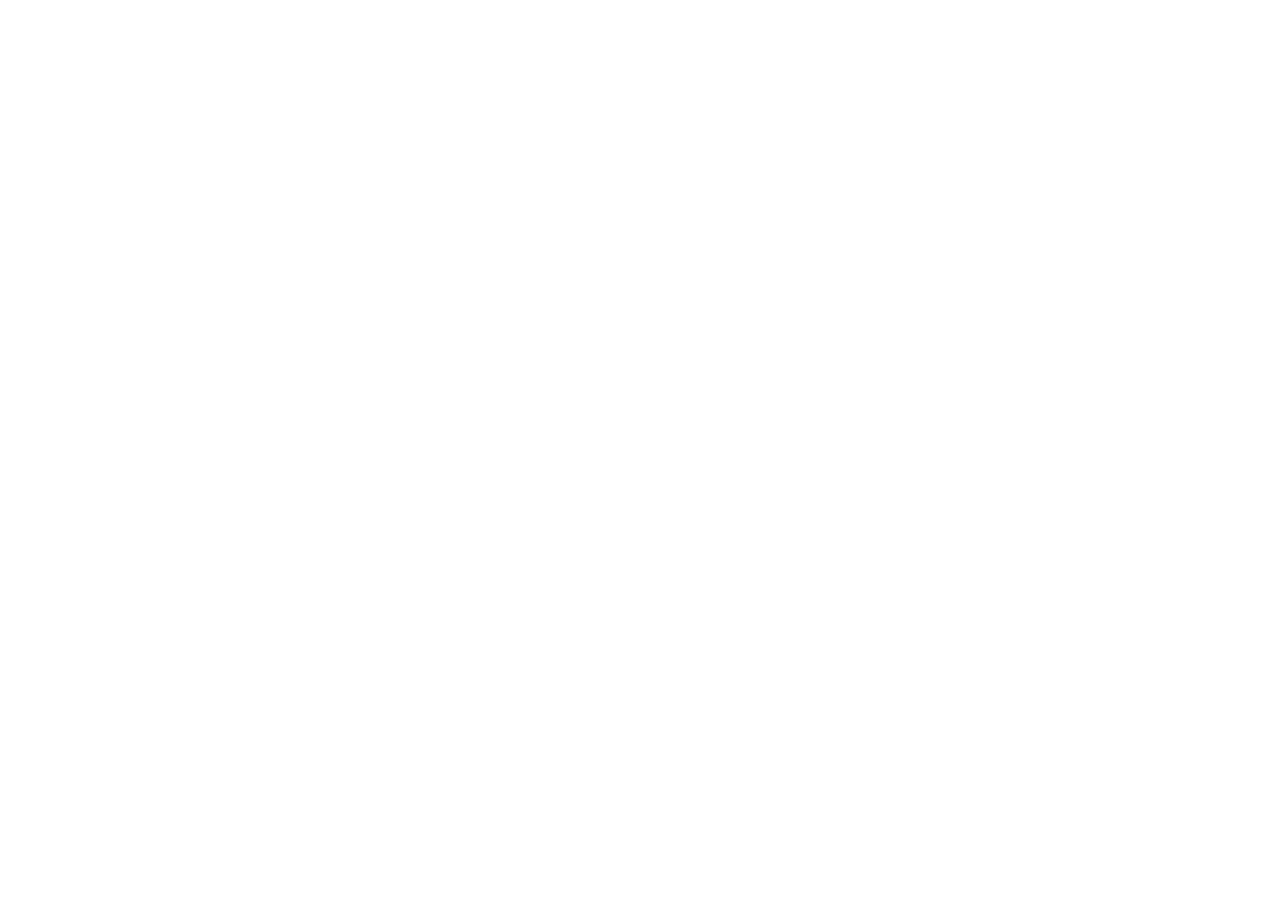
==== index.html @ 66a06144 "Created index page" ====
<!DOCTYPE html>
<html lang="en">
<head>
    <meta charset="UTF-8">
    <meta name="viewport" content="width=device-width, initial-scale=1.0">
    <title>Document</title>
</head>
<body>
    
</body>
</html>
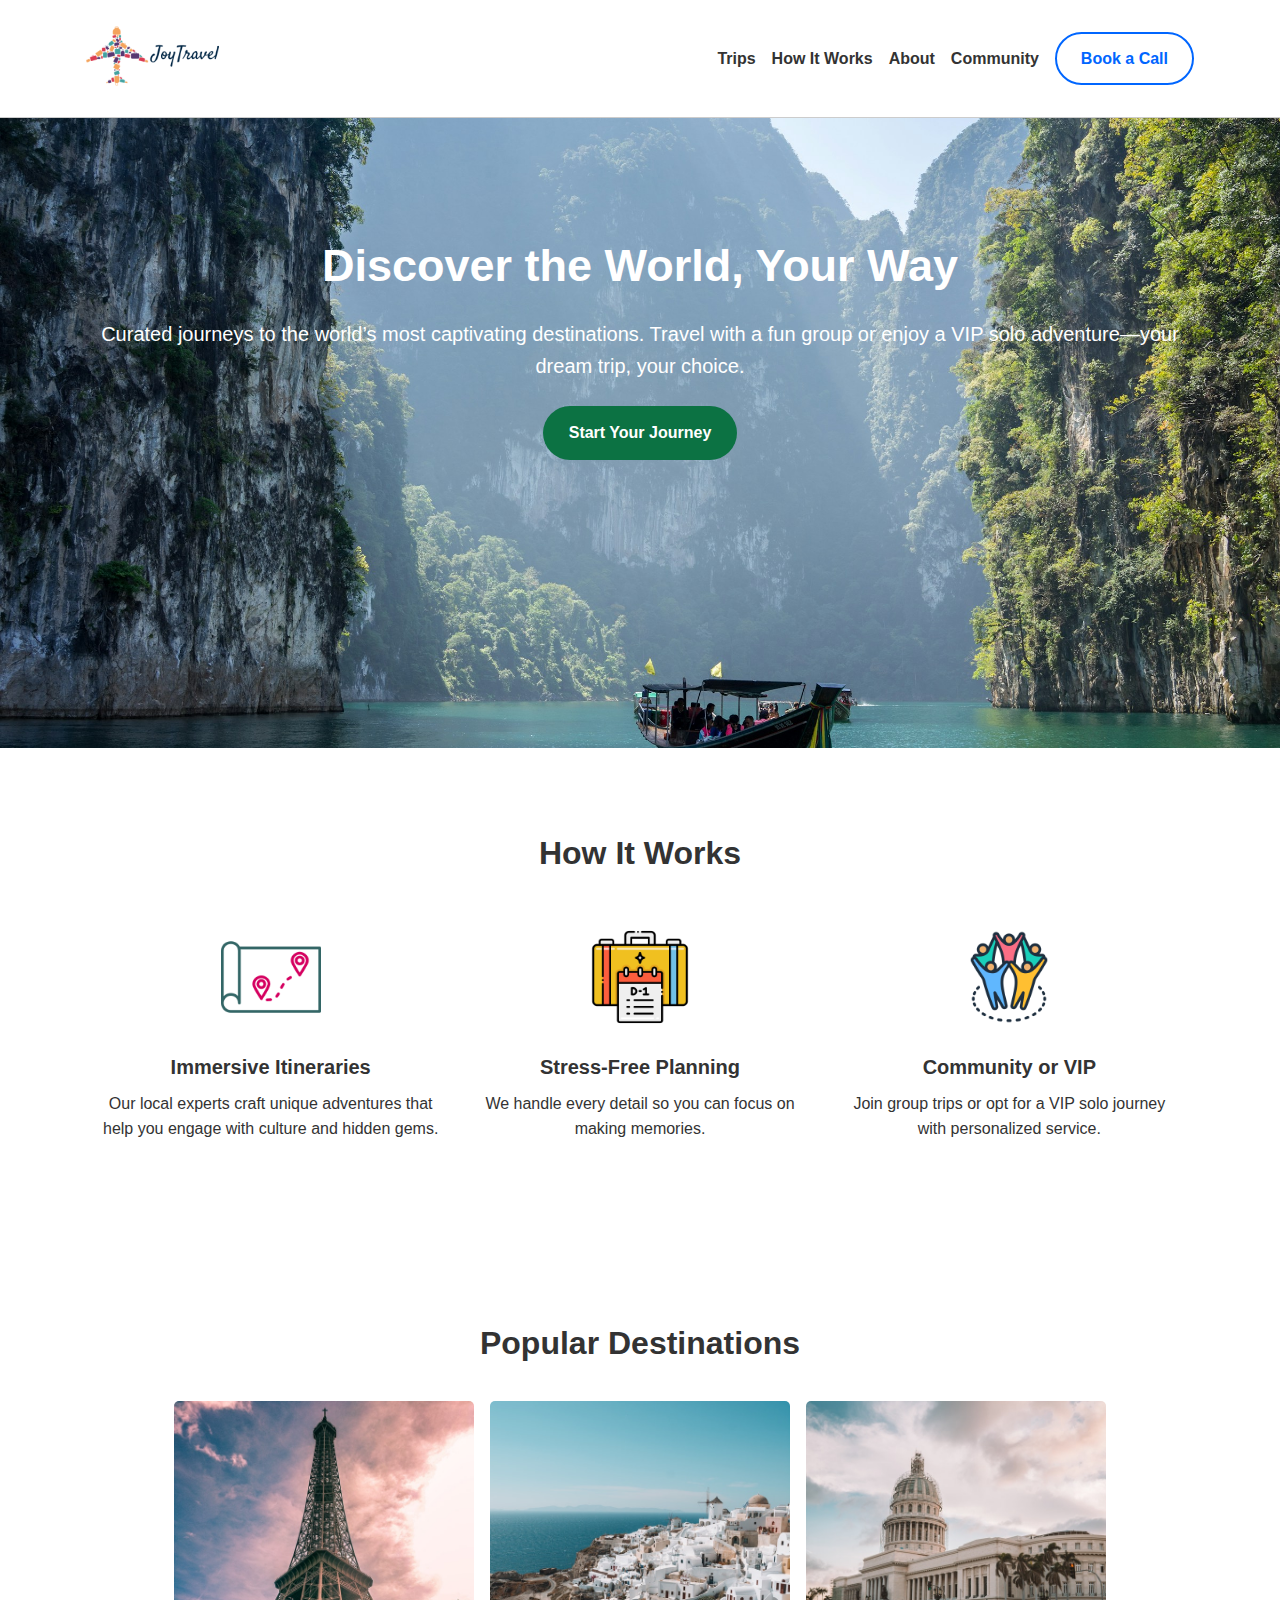
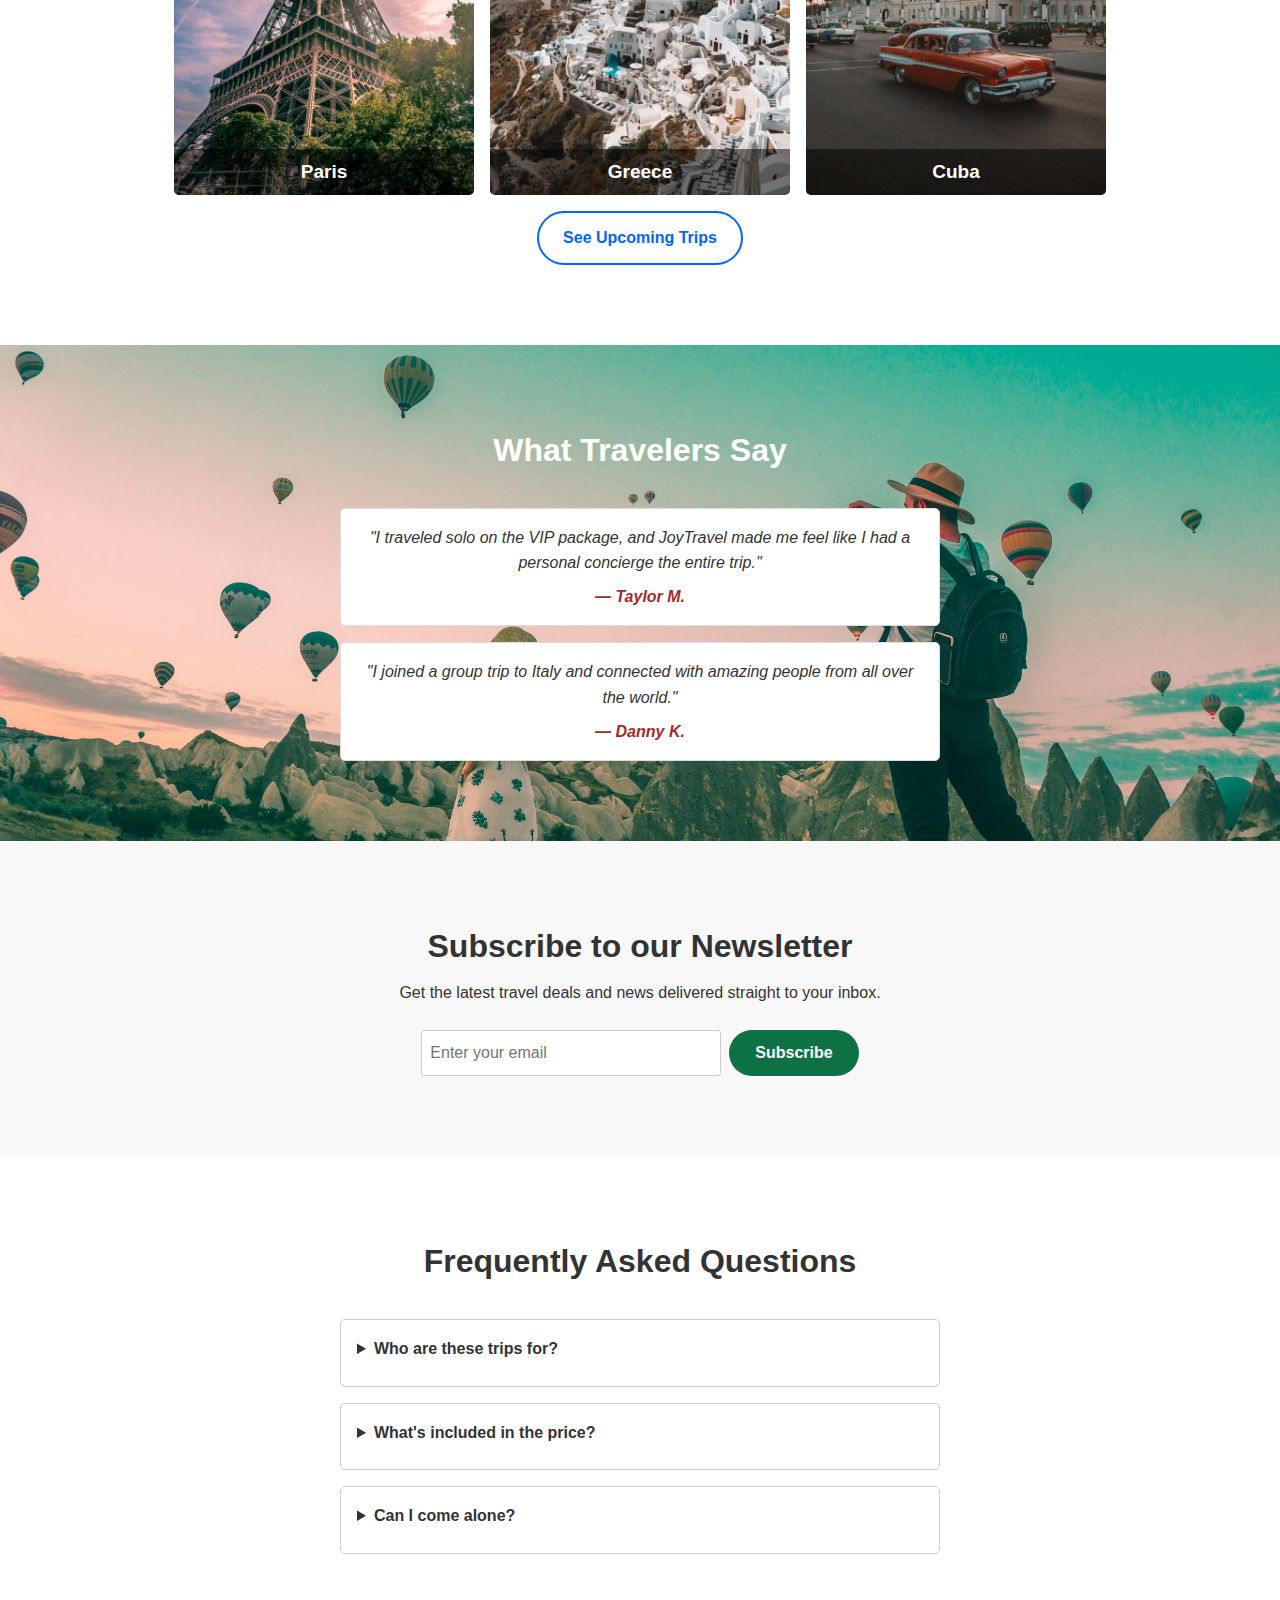
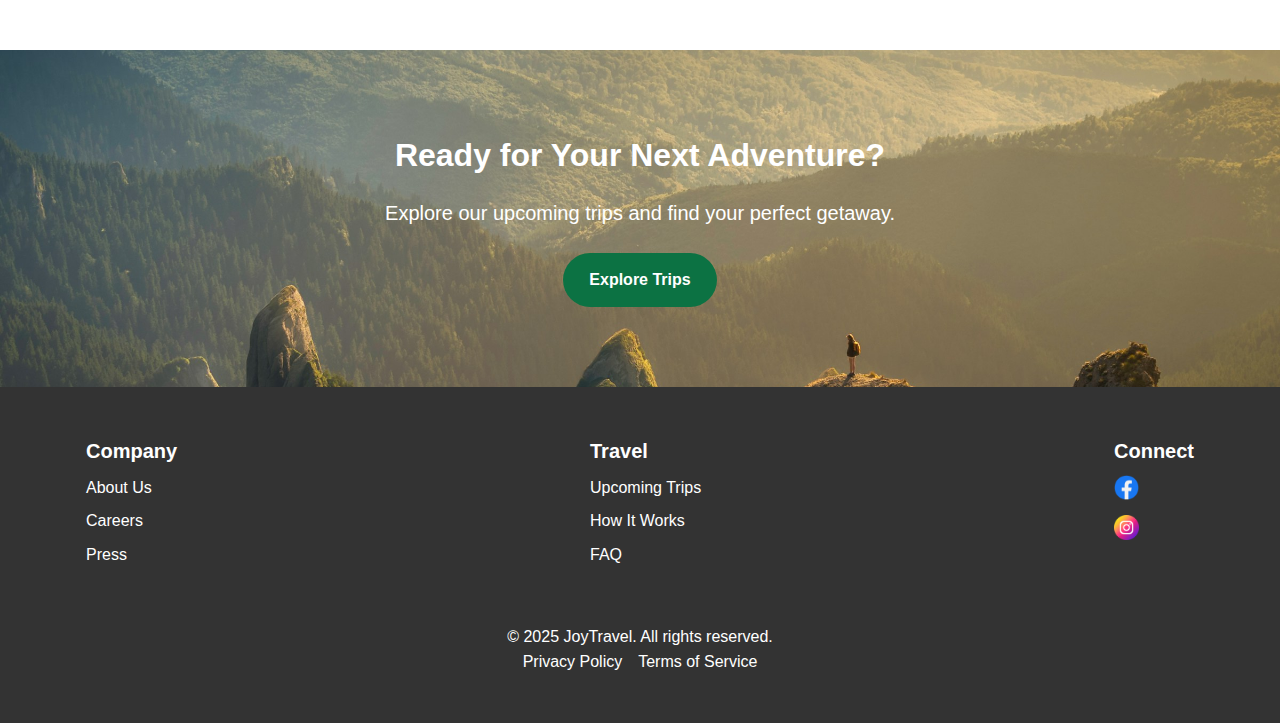
==== commit 04973f75: "Completed" ====
--- a/index.html
+++ b/index.html
@@ -1,11 +1,216 @@
+<!-- Ken Salo 
+665383733 -->
 <!DOCTYPE html>
 <html lang="en">
 <head>
-    <meta charset="UTF-8">
-    <meta name="viewport" content="width=device-width, initial-scale=1.0">
-    <title>Document</title>
+  <meta charset="UTF-8" />
+  <meta name="viewport" content="width=device-width, initial-scale=1.0" />
+  <title>JoyTravel</title>
+  <link rel="stylesheet" href="css/style.css">
 </head>
 <body>
-    
+  <!-- Header Block -->
+  <header class="header fade-in-up">
+    <div class="header__container container">
+      <a href="#" class="header__logo"><img src="/img/logo.png" height="80" alt="logo"></a>
+      <button class="header__menu-toggle" aria-label="Toggle menu">&#9776;</button>
+      <nav class="header__nav">
+        <ul class="header__nav-list">
+          <li class="header__nav-item"><a href="#" class="header__nav-link">Trips</a></li>
+          <li class="header__nav-item"><a href="#" class="header__nav-link">How It Works</a></li>
+          <li class="header__nav-item"><a href="#" class="header__nav-link">About</a></li>
+          <li class="header__nav-item"><a href="#" class="header__nav-link">Community</a></li>
+          <li class="header__nav-item">
+            <a href="#" class="header__nav-link header__nav-link--button btn btn--secondary">Book a Call</a>
+          </li>
+        </ul>
+      </nav>
+    </div>
+  </header>
+
+  <!-- Hero Block -->
+  <section class="hero fade-in-up">
+    <div class="hero__container container">
+      <h2 class="hero__headline">Discover the World, Your Way</h2>
+      <p class="hero__tagline">
+        Curated journeys to the world’s most captivating destinations. Travel with a fun group or enjoy a VIP solo adventure—your dream trip, your choice.
+      </p>
+      <a href="#" class="hero__cta btn btn--primary">Start Your Journey</a>
+    </div>
+  </section>
+
+  <!-- How It Works Block -->
+  <section class="how-it-works fade-in-up">
+    <div class="how-it-works__container container">
+      <h2 class="how-it-works__title">How It Works</h2>
+      <div class="how-it-works__steps">
+        <div class="how-it-works__step">
+          <img src="img/location.png" width="100" alt="Location" class="how-it-works__icon" />
+          <h3 class="how-it-works__step-title">Immersive Itineraries</h3>
+          <p class="how-it-works__step-text">
+            Our local experts craft unique adventures that help you engage with culture and hidden gems.
+          </p>
+        </div>
+        <div class="how-it-works__step">
+          <img src="img/itinerary.png" width="100" alt="Planning" class="how-it-works__icon" />
+          <h3 class="how-it-works__step-title">Stress-Free Planning</h3>
+          <p class="how-it-works__step-text">
+            We handle every detail so you can focus on making memories.
+          </p>
+        </div>
+        <div class="how-it-works__step">
+          <img src="img/community.png" width="100" alt="Community" class="how-it-works__icon" />
+          <h3 class="how-it-works__step-title">Community or VIP</h3>
+          <p class="how-it-works__step-text">
+            Join group trips or opt for a VIP solo journey with personalized service.
+          </p>
+        </div>
+      </div>
+    </div>
+  </section>
+
+  <!-- Destinations Block -->
+  <section class="destinations fade-in-up">
+    <div class="destinations__container container">
+      <h2 class="destinations__title">Popular Destinations</h2>
+      <div class="destinations__grid">
+        <a href="#" class="destinations__card">
+          <img src="img/popular-1.jpg" alt="Paris" class="destinations__card-image" />
+          <div class="destinations__card-overlay">
+            <h3 class="destinations__card-title">Paris</h3>
+          </div>
+        </a>
+        <a href="#" class="destinations__card">
+          <img src="img/popular-3.jpg" alt="Greece" class="destinations__card-image" />
+          <div class="destinations__card-overlay">
+            <h3 class="destinations__card-title">Greece</h3>
+          </div>
+        </a>
+        <a href="#" class="destinations__card">
+          <img src="img/popular-7.jpg" alt="Cuba" class="destinations__card-image" />
+          <div class="destinations__card-overlay">
+            <h3 class="destinations__card-title">Cuba</h3>
+          </div>
+        </a>
+      </div>
+      <a href="#" class="destinations__view-all btn btn--secondary">See Upcoming Trips</a>
+    </div>
+  </section>
+
+  <!-- Testimonials Block -->
+  <section class="testimonials fade-in-up">
+    <div class="testimonials__container container">
+      <h2 class="testimonials__title">What Travelers Say</h2>
+      <div class="testimonials__list">
+        <div class="testimonials__item">
+          <blockquote class="testimonials__quote">
+            "I traveled solo on the VIP package, and JoyTravel made me feel like I had a personal concierge the entire trip."
+          </blockquote>
+          <cite class="testimonials__author">— Taylor M.</cite>
+        </div>
+        <div class="testimonials__item">
+          <blockquote class="testimonials__quote">
+            "I joined a group trip to Italy and connected with amazing people from all over the world."
+          </blockquote>
+          <cite class="testimonials__author">— Danny K.</cite>
+        </div>
+      </div>
+    </div>
+  </section>
+
+  <!-- Subscribe Block -->
+  <section class="subscribe fade-in-up">
+    <div class="subscribe__container container">
+      <h2 class="subscribe__title">Subscribe to our Newsletter</h2>
+      <p class="subscribe__text">Get the latest travel deals and news delivered straight to your inbox.</p>
+      <form class="subscribe__form">
+        <input type="email" class="subscribe__input" placeholder="Enter your email" required />
+        <button type="submit" class="subscribe__btn btn btn--primary">Subscribe</button>
+      </form>
+    </div>
+  </section>
+
+  <!-- FAQ Block -->
+  <section class="faq fade-in-up">
+    <div class="faq__container container">
+      <h2 class="faq__title">Frequently Asked Questions</h2>
+      <div class="faq__list">
+        <details class="faq__item">
+          <summary class="faq__question">Who are these trips for?</summary>
+          <p class="faq__answer">
+            Our trips are designed for solo travelers, friends, and couples seeking curated group experiences.
+          </p>
+        </details>
+        <details class="faq__item">
+          <summary class="faq__question">What's included in the price?</summary>
+          <p class="faq__answer">
+            Pricing typically covers accommodations, meals, activities, local transport, and a dedicated trip leader.
+          </p>
+        </details>
+        <details class="faq__item">
+          <summary class="faq__question">Can I come alone?</summary>
+          <p class="faq__answer">
+            Absolutely! Many travelers join solo—it’s a great way to meet new people.
+          </p>
+        </details>
+      </div>
+    </div>
+  </section>
+
+  <!-- CTA Block -->
+  <section class="cta fade-in-up">
+    <div class="cta__container container">
+      <h2 class="cta__title">Ready for Your Next Adventure?</h2>
+      <p class="cta__subtitle">Explore our upcoming trips and find your perfect getaway.</p>
+      <a href="#" class="cta__btn btn btn--primary">Explore Trips</a>
+    </div>
+  </section>
+
+  <!-- Footer Block -->
+  <footer class="footer fade-in-up">
+    <div class="footer__container container">
+      <div class="footer__section">
+        <h4 class="footer__title">Company</h4>
+        <ul class="footer__list">
+          <li class="footer__item"><a href="#" class="footer__link">About Us</a></li>
+          <li class="footer__item"><a href="#" class="footer__link">Careers</a></li>
+          <li class="footer__item"><a href="#" class="footer__link">Press</a></li>
+        </ul>
+      </div>
+      <div class="footer__section">
+        <h4 class="footer__title">Travel</h4>
+        <ul class="footer__list">
+          <li class="footer__item"><a href="#" class="footer__link">Upcoming Trips</a></li>
+          <li class="footer__item"><a href="#" class="footer__link">How It Works</a></li>
+          <li class="footer__item"><a href="#" class="footer__link">FAQ</a></li>
+        </ul>
+      </div>
+      <div class="footer__section">
+        <h4 class="footer__title">Connect</h4>
+        <ul class="footer__list footer__list--social">
+          <li class="footer__item"><a href="#" class="footer__link"><img src="/img/communication.png" height="25" alt="facebook"></a></li>
+          <li class="footer__item"><a href="#" class="footer__link"><img src="/img/instagram.png" height="25" alt="instagram"></a></li>
+        </ul>
+      </div>
+    </div>
+    <div class="footer__bottom container">
+      <p>&copy; 2025 JoyTravel. All rights reserved.</p>
+      <ul class="footer__legal">
+        <li class="footer__legal-item"><a href="#" class="footer__link">Privacy Policy</a></li>
+        <li class="footer__legal-item"><a href="#" class="footer__link">Terms of Service</a></li>
+      </ul>
+    </div>
+  </footer>
+
+  <!-- JavaScript for Hamburger Toggle -->
+  <script>
+    document.addEventListener('DOMContentLoaded', function () {
+      const menuToggle = document.querySelector('.header__menu-toggle');
+      const nav = document.querySelector('.header__nav');
+      menuToggle.addEventListener('click', function () {
+        nav.classList.toggle('header__nav--active');
+      });
+    });
+  </script>
 </body>
-</html>+</html>
--- a/css/style.css
+++ b/css/style.css
@@ -0,0 +1,70 @@
+/* Ken Salo 
+665383733  */
+@import url('https://fonts.googleapis.com/css2?family=Nunito+Sans:ital,opsz,wght@0,6..12,200..1000;1,6..12,200..1000&display=swap');
+
+@import url(/css/header.css);
+@import url(/css/hero.css);
+@import url(/css/how-it-works.css);
+@import url(/css/destinations.css);
+@import url(/css/testimonials.css);
+@import url(/css/subscribe.css);
+@import url(/css/faq.css);
+@import url(/css/cta.css);
+@import url(/css/footer.css);
+@import url(/css/button.css);
+
+/* Erases browswer settings */
+* {
+    margin: 0;
+    padding: 0;
+    box-sizing: border-box;
+  }
+  body {
+    font-family: "nunito", sans-serif;
+    line-height: 1.6;
+    color: #333;
+  }
+  
+/* Container */
+.container {
+    width: 90%;
+    max-width: 1140px;
+    margin: 0 auto;
+    padding: 16px;
+  }
+  
+  /* Media Queries */
+@media (max-width: 768px) {
+    .header__container {
+      flex-direction: row;
+      justify-content: space-between;
+    }
+    .header__menu-toggle {
+      display: block;
+    }
+    .header__nav {
+      display: none;
+      position: absolute;
+      top: 100%;
+      left: 0;
+      width: 100%;
+      background: #fff;
+      border-top: 1px solid #ccc;
+    }
+    .header__nav--active {
+      display: block;
+    }
+    .header__nav-list {
+      flex-direction: column;
+      align-items: center;
+    }
+    .how-it-works__steps,
+    .destinations__grid {
+      flex-direction: column;
+      align-items: center;
+    }
+  }
+  
+  a:hover{
+    color: darkorange;
+  }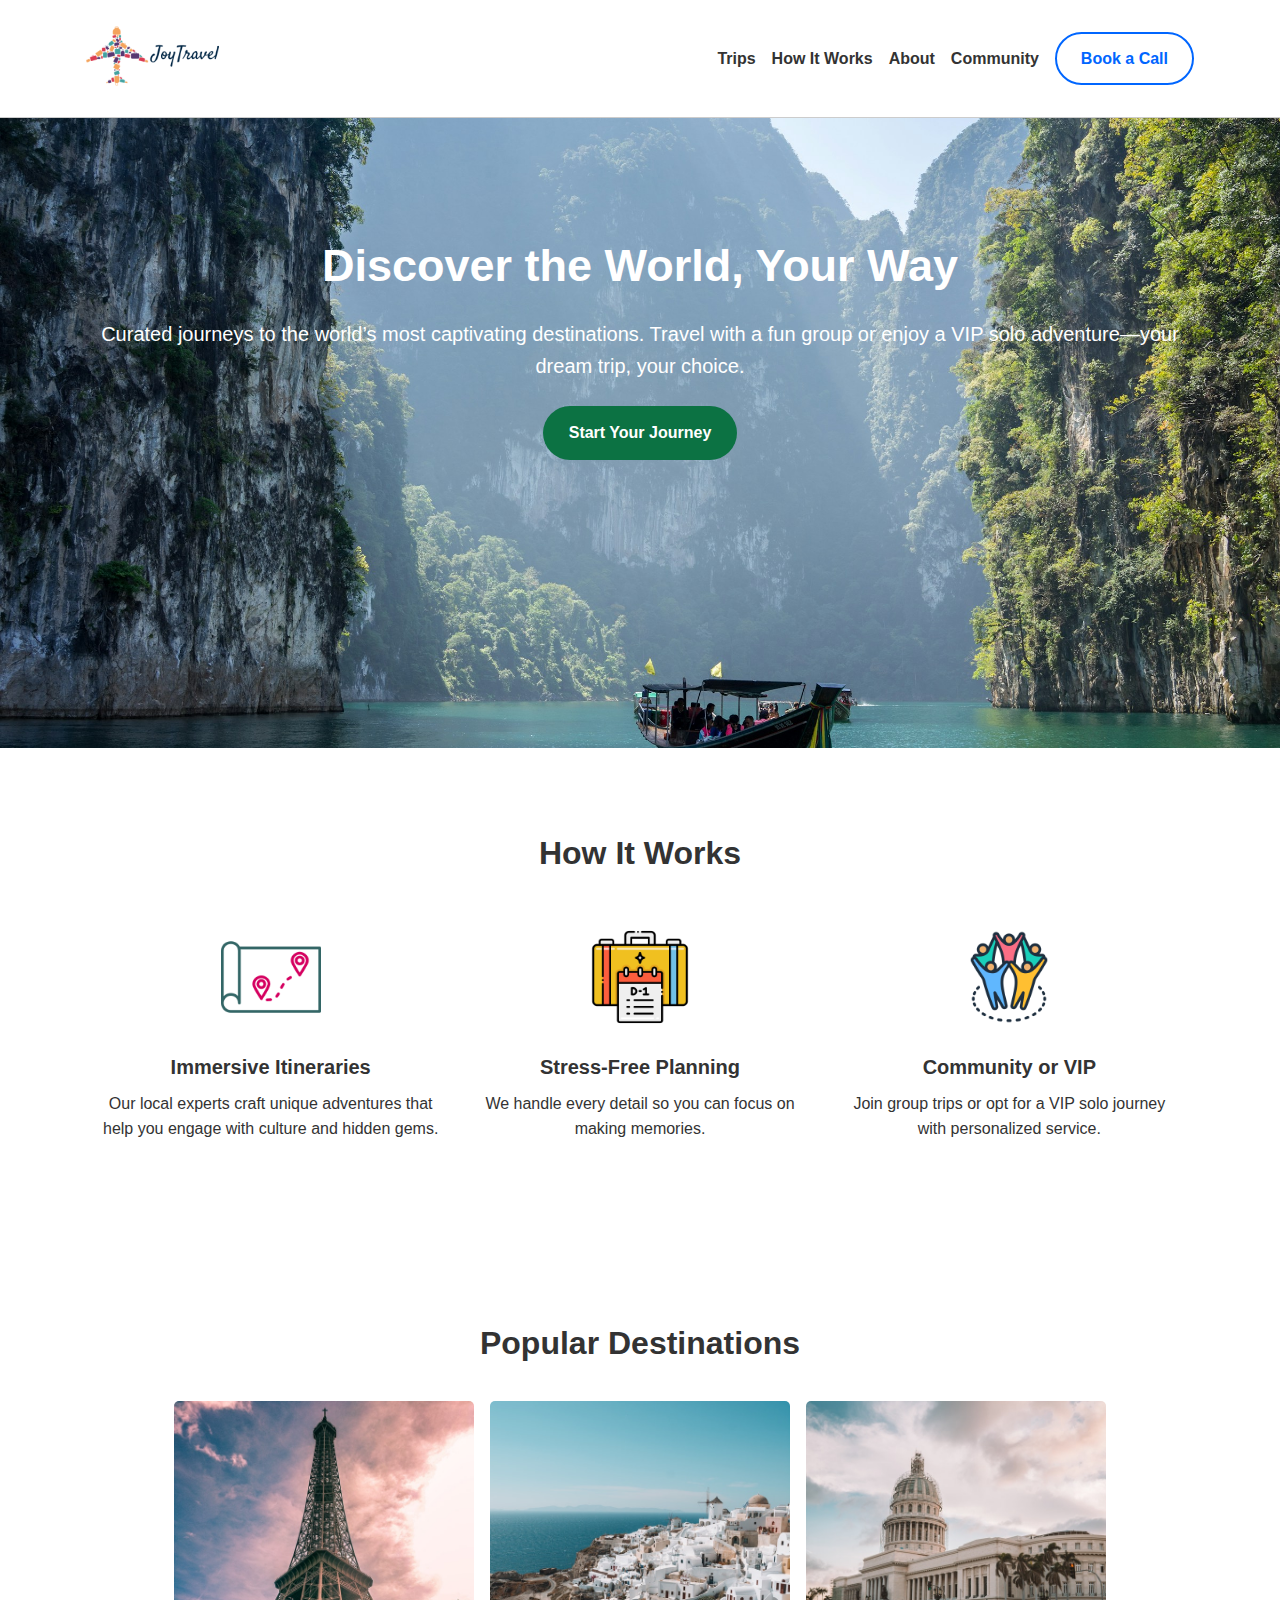
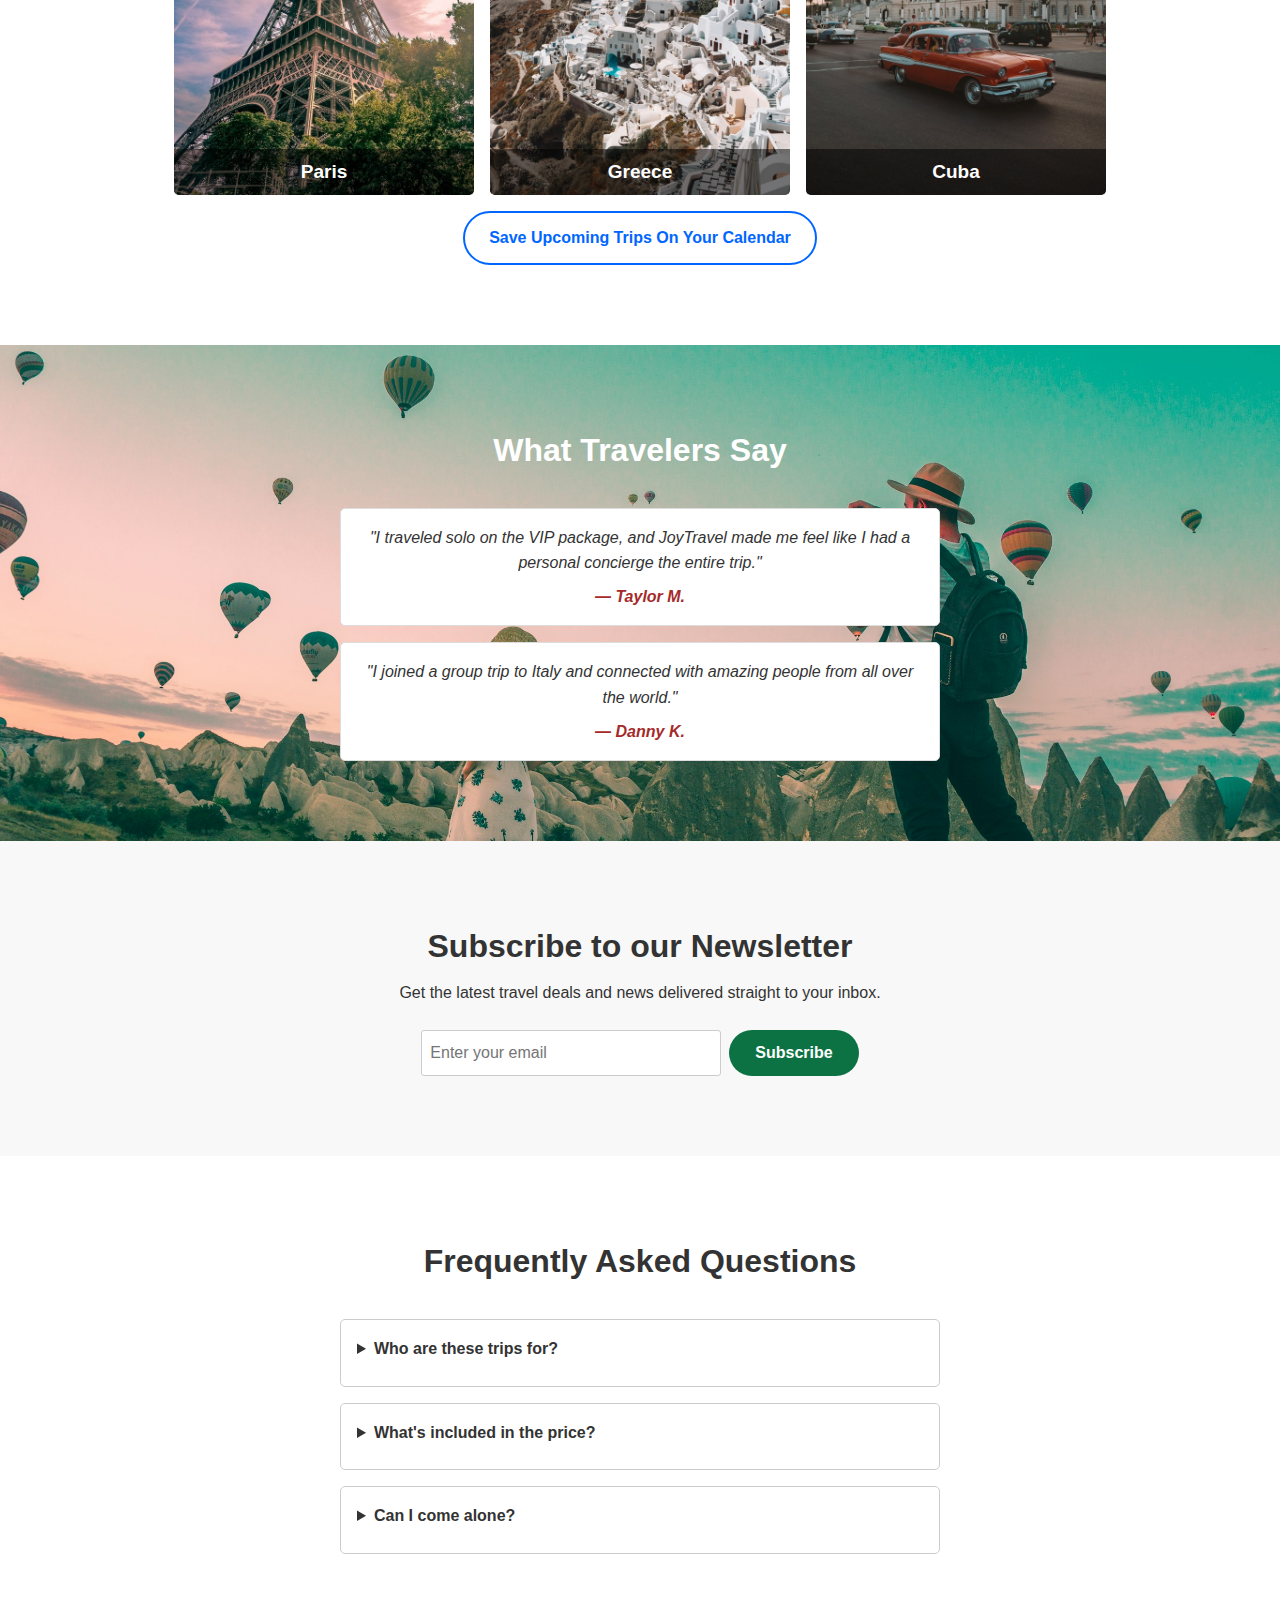
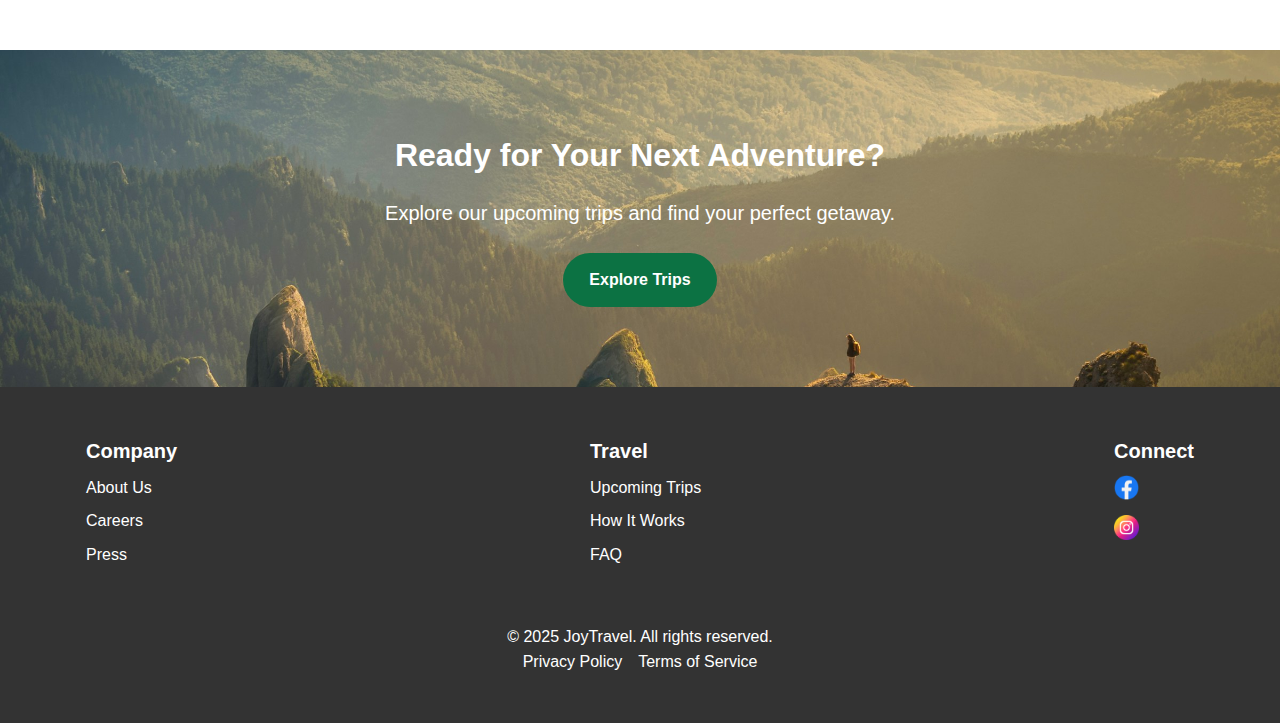
==== commit 98294693: "Update to index" ====
--- a/index.html
+++ b/index.html
@@ -3,14 +3,14 @@
 <!DOCTYPE html>
 <html lang="en">
 <head>
-  <meta charset="UTF-8" />
-  <meta name="viewport" content="width=device-width, initial-scale=1.0" />
+  <meta charset="UTF-8">
+  <meta name="viewport" content="width=device-width, initial-scale=1.0">
   <title>JoyTravel</title>
   <link rel="stylesheet" href="css/style.css">
 </head>
 <body>
   <!-- Header Block -->
-  <header class="header fade-in-up">
+  <header class="header">
     <div class="header__container container">
       <a href="#" class="header__logo"><img src="/img/logo.png" height="80" alt="logo"></a>
       <button class="header__menu-toggle" aria-label="Toggle menu">&#9776;</button>
@@ -29,7 +29,7 @@
   </header>
 
   <!-- Hero Block -->
-  <section class="hero fade-in-up">
+  <section class="hero">
     <div class="hero__container container">
       <h2 class="hero__headline">Discover the World, Your Way</h2>
       <p class="hero__tagline">
@@ -40,7 +40,7 @@
   </section>
 
   <!-- How It Works Block -->
-  <section class="how-it-works fade-in-up">
+  <section class="how-it-works">
     <div class="how-it-works__container container">
       <h2 class="how-it-works__title">How It Works</h2>
       <div class="how-it-works__steps">
@@ -70,7 +70,7 @@
   </section>
 
   <!-- Destinations Block -->
-  <section class="destinations fade-in-up">
+  <section class="destinations">
     <div class="destinations__container container">
       <h2 class="destinations__title">Popular Destinations</h2>
       <div class="destinations__grid">
@@ -93,12 +93,12 @@
           </div>
         </a>
       </div>
-      <a href="#" class="destinations__view-all btn btn--secondary">See Upcoming Trips</a>
+      <a href="https://calendar.google.com/" class="destinations__view-all btn btn--secondary">Save Upcoming Trips On Your Calendar</a>
     </div>
   </section>
 
   <!-- Testimonials Block -->
-  <section class="testimonials fade-in-up">
+  <section class="testimonials">
     <div class="testimonials__container container">
       <h2 class="testimonials__title">What Travelers Say</h2>
       <div class="testimonials__list">
@@ -119,7 +119,7 @@
   </section>
 
   <!-- Subscribe Block -->
-  <section class="subscribe fade-in-up">
+  <section class="subscribe">
     <div class="subscribe__container container">
       <h2 class="subscribe__title">Subscribe to our Newsletter</h2>
       <p class="subscribe__text">Get the latest travel deals and news delivered straight to your inbox.</p>
@@ -131,7 +131,7 @@
   </section>
 
   <!-- FAQ Block -->
-  <section class="faq fade-in-up">
+  <section class="faq">
     <div class="faq__container container">
       <h2 class="faq__title">Frequently Asked Questions</h2>
       <div class="faq__list">
@@ -158,7 +158,7 @@
   </section>
 
   <!-- CTA Block -->
-  <section class="cta fade-in-up">
+  <section class="cta">
     <div class="cta__container container">
       <h2 class="cta__title">Ready for Your Next Adventure?</h2>
       <p class="cta__subtitle">Explore our upcoming trips and find your perfect getaway.</p>
@@ -167,7 +167,7 @@
   </section>
 
   <!-- Footer Block -->
-  <footer class="footer fade-in-up">
+  <footer class="footer">
     <div class="footer__container container">
       <div class="footer__section">
         <h4 class="footer__title">Company</h4>
